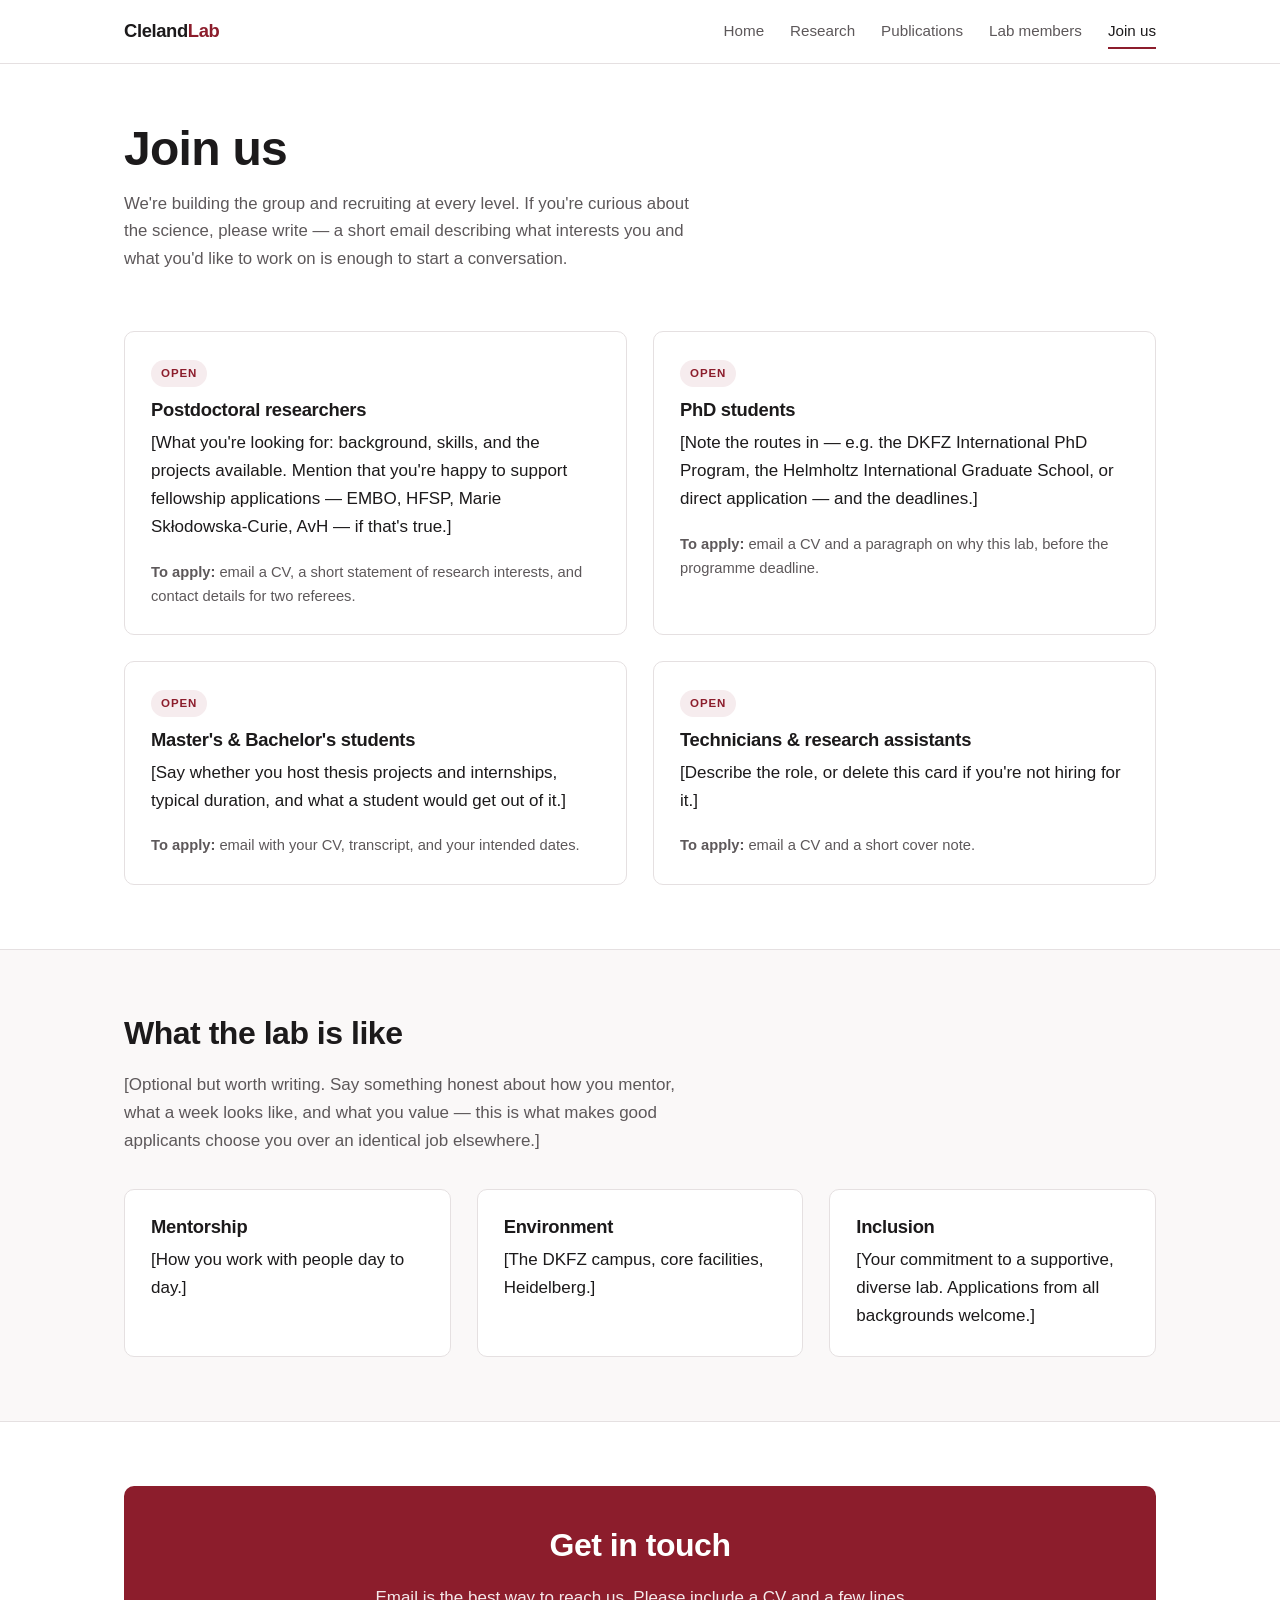
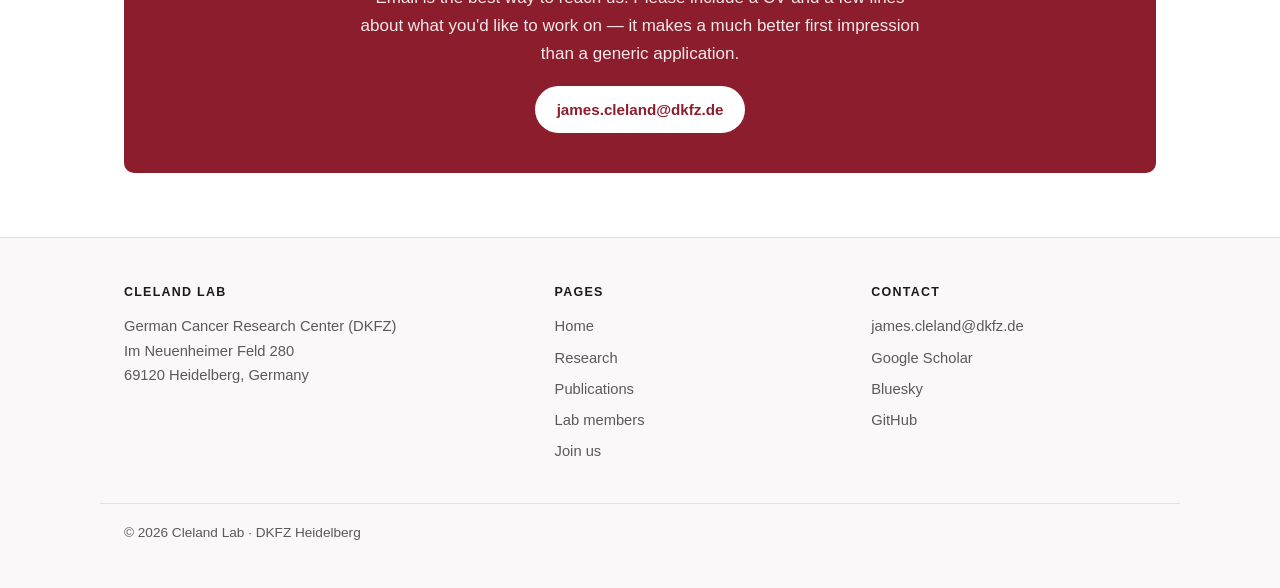
==== join.html @ 914abd6e "Add files via upload" ====
<!DOCTYPE html>
<html lang="en">
<head>
<meta charset="utf-8">
<meta name="viewport" content="width=device-width, initial-scale=1">
<title>Join us · Cleland Lab</title>
<meta name="description" content="Open positions in the Cleland Lab at the DKFZ, Heidelberg.">
<link rel="stylesheet" href="style.css">
<link rel="icon" href="data:image/svg+xml,<svg xmlns='http://www.w3.org/2000/svg' viewBox='0 0 100 100'><text y='.9em' font-size='90'>🧬</text></svg>">
</head>
<body>

<header class="site-header">
  <nav class="nav">
    <a class="brand" href="index.html">Cleland<span>Lab</span></a>
    <input type="checkbox" id="navtoggle" class="nav-toggle" hidden>
    <label for="navtoggle" class="nav-burger" aria-label="Menu">☰</label>
    <div class="nav-links">
      <a href="index.html">Home</a>
      <a href="research.html">Research</a>
      <a href="publications.html">Publications</a>
      <a href="members.html">Lab members</a>
      <a href="join.html" class="active">Join us</a>
    </div>
  </nav>
</header>

<section class="page-head">
  <div class="wrap">
    <h1>Join us</h1>
    <p>We're building the group and recruiting at every level. If you're curious about
       the science, please write — a short email describing what interests you and what
       you'd like to work on is enough to start a conversation.</p>
  </div>
</section>

<section class="section" style="padding-top:32px">
  <div class="wrap">
    <div class="grid cols-2">

      <div class="card">
        <span class="tag">Open</span>
        <h3>Postdoctoral researchers</h3>
        <p>[What you're looking for: background, skills, and the projects available.
           Mention that you're happy to support fellowship applications — EMBO, HFSP,
           Marie Skłodowska-Curie, AvH — if that's true.]</p>
        <p class="small muted"><b>To apply:</b> email a CV, a short statement of
           research interests, and contact details for two referees.</p>
      </div>

      <div class="card">
        <span class="tag">Open</span>
        <h3>PhD students</h3>
        <p>[Note the routes in — e.g. the DKFZ International PhD Program, the Helmholtz
           International Graduate School, or direct application — and the deadlines.]</p>
        <p class="small muted"><b>To apply:</b> email a CV and a paragraph on why this
           lab, before the programme deadline.</p>
      </div>

      <div class="card">
        <span class="tag">Open</span>
        <h3>Master's &amp; Bachelor's students</h3>
        <p>[Say whether you host thesis projects and internships, typical duration,
           and what a student would get out of it.]</p>
        <p class="small muted"><b>To apply:</b> email with your CV, transcript, and
           your intended dates.</p>
      </div>

      <div class="card">
        <span class="tag">Open</span>
        <h3>Technicians &amp; research assistants</h3>
        <p>[Describe the role, or delete this card if you're not hiring for it.]</p>
        <p class="small muted"><b>To apply:</b> email a CV and a short cover note.</p>
      </div>

    </div>
  </div>
</section>

<section class="section alt">
  <div class="wrap">
    <div class="section-head">
      <h2>What the lab is like</h2>
      <p>[Optional but worth writing. Say something honest about how you mentor, what
         a week looks like, and what you value — this is what makes good applicants
         choose you over an identical job elsewhere.]</p>
    </div>
    <div class="grid cols-3">
      <div class="card"><h3>Mentorship</h3><p>[How you work with people day to day.]</p></div>
      <div class="card"><h3>Environment</h3><p>[The DKFZ campus, core facilities, Heidelberg.]</p></div>
      <div class="card"><h3>Inclusion</h3><p>[Your commitment to a supportive, diverse lab. Applications from all backgrounds welcome.]</p></div>
    </div>
  </div>
</section>

<section class="section">
  <div class="wrap">
    <div class="callout">
      <h2>Get in touch</h2>
      <p>Email is the best way to reach us. Please include a CV and a few lines about
         what you'd like to work on — it makes a much better first impression than a
         generic application.</p>
      <a class="btn" href="mailto:james.cleland@dkfz.de">james.cleland@dkfz.de</a>
    </div>
  </div>
</section>

<footer class="site-footer">
  <div class="wrap footer-grid">
    <div>
      <h4>Cleland Lab</h4>
      <p style="margin:0">
        German Cancer Research Center (DKFZ)<br>
        Im Neuenheimer Feld 280<br>
        69120 Heidelberg, Germany
      </p>
    </div>
    <div>
      <h4>Pages</h4>
      <ul>
        <li><a href="index.html">Home</a></li>
        <li><a href="research.html">Research</a></li>
        <li><a href="publications.html">Publications</a></li>
        <li><a href="members.html">Lab members</a></li>
        <li><a href="join.html">Join us</a></li>
      </ul>
    </div>
    <div>
      <h4>Contact</h4>
      <ul>
        <li><a href="mailto:james.cleland@dkfz.de">james.cleland@dkfz.de</a></li>
        <li><a href="#">Google Scholar</a></li>
        <li><a href="#">Bluesky</a></li>
        <li><a href="#">GitHub</a></li>
      </ul>
    </div>
  </div>
  <div class="wrap footer-bottom">
    © 2026 Cleland Lab · DKFZ Heidelberg
  </div>
</footer>

</body>
</html>
---- style.css ----
/* ============================================================
   Cleland Lab — shared stylesheet
   Edit the variables below to restyle the whole site at once.
   ============================================================ */

:root {
  --accent:        #8c1d2c;   /* dark red — main accent */
  --accent-dark:   #6a1521;   /* hover / darker shade    */
  --accent-soft:   #f6ecee;   /* pale tint for panels    */
  --ink:           #1c1a1b;   /* body text               */
  --ink-soft:      #5d585a;   /* secondary text          */
  --line:          #e5e0e1;   /* hairline borders        */
  --bg:            #ffffff;
  --bg-alt:        #faf8f8;

  --max:           1080px;    /* content width           */
  --radius:        10px;
  --font-sans:     "Inter", -apple-system, BlinkMacSystemFont, "Segoe UI",
                   Helvetica, Arial, sans-serif;
}

/* ---------- reset ---------- */
*, *::before, *::after { box-sizing: border-box; }
html { scroll-behavior: smooth; -webkit-text-size-adjust: 100%; }
body {
  margin: 0;
  font-family: var(--font-sans);
  font-size: 17px;
  line-height: 1.65;
  color: var(--ink);
  background: var(--bg);
  -webkit-font-smoothing: antialiased;
}
img { max-width: 100%; display: block; }
a { color: var(--accent); text-decoration: none; }
a:hover { color: var(--accent-dark); text-decoration: underline; }

h1, h2, h3 { line-height: 1.2; font-weight: 650; letter-spacing: -0.015em; margin: 0 0 .6em; }
h1 { font-size: clamp(2rem, 4.5vw, 3rem); }
h2 { font-size: clamp(1.5rem, 3vw, 2rem); }
h3 { font-size: 1.15rem; }
p  { margin: 0 0 1.1em; }

.wrap { max-width: var(--max); margin: 0 auto; padding: 0 24px; }
.muted { color: var(--ink-soft); }
.small { font-size: .92rem; }

/* ---------- header / nav ---------- */
.site-header {
  position: sticky; top: 0; z-index: 50;
  background: rgba(255,255,255,.92);
  backdrop-filter: saturate(180%) blur(10px);
  border-bottom: 1px solid var(--line);
}
.nav {
  display: flex; align-items: center; justify-content: space-between;
  gap: 20px; padding: 14px 24px; max-width: var(--max); margin: 0 auto;
}
.brand {
  font-weight: 700; font-size: 1.15rem; letter-spacing: -0.02em;
  color: var(--ink); text-decoration: none; white-space: nowrap;
}
.brand span { color: var(--accent); }
.nav-links { display: flex; gap: 26px; align-items: center; flex-wrap: wrap; }
.nav-links a {
  color: var(--ink-soft); font-size: .95rem; font-weight: 500;
  text-decoration: none; padding: 4px 0; border-bottom: 2px solid transparent;
}
.nav-links a:hover { color: var(--accent); }
.nav-links a.active { color: var(--ink); border-bottom-color: var(--accent); }

/* mobile menu (CSS-only) */
.nav-toggle { display: none; }
.nav-burger {
  display: none; cursor: pointer; padding: 6px; border: 1px solid var(--line);
  border-radius: 6px; line-height: 1; font-size: 1.2rem; color: var(--ink);
}

/* ---------- hero ---------- */
.hero { padding: 84px 0 64px; border-bottom: 1px solid var(--line); }
.hero-grid {
  display: grid; grid-template-columns: 1.15fr .85fr; gap: 56px; align-items: center;
}
.hero .eyebrow {
  text-transform: uppercase; letter-spacing: .12em; font-size: .75rem;
  font-weight: 650; color: var(--accent); margin-bottom: 14px;
}
.hero p.lead { font-size: 1.15rem; color: var(--ink-soft); max-width: 46ch; }
.hero-figure {
  aspect-ratio: 4/3; border-radius: var(--radius); overflow: hidden;
  background: var(--accent-soft);
  display: flex; align-items: center; justify-content: center;
  color: var(--accent); font-size: .9rem; text-align: center; padding: 20px;
  border: 1px solid var(--line);
}
.hero-figure img { width: 100%; height: 100%; object-fit: cover; }

/* ---------- buttons ---------- */
.btn {
  display: inline-block; padding: 11px 22px; border-radius: 999px;
  background: var(--accent); color: #fff !important; font-weight: 600;
  font-size: .95rem; text-decoration: none !important;
  transition: background .15s ease;
}
.btn:hover { background: var(--accent-dark); }
.btn.ghost {
  background: transparent; color: var(--accent) !important;
  border: 1.5px solid var(--accent);
}
.btn.ghost:hover { background: var(--accent-soft); }
.btn-row { display: flex; gap: 12px; flex-wrap: wrap; margin-top: 22px; }

/* ---------- generic sections ---------- */
.section { padding: 64px 0; }
.section.alt { background: var(--bg-alt); border-block: 1px solid var(--line); }
.section-head { margin-bottom: 34px; }
.section-head p { color: var(--ink-soft); max-width: 62ch; margin: 0; }

.page-head { padding: 56px 0 8px; }
.page-head h1 { margin-bottom: .25em; }
.page-head p { color: var(--ink-soft); max-width: 62ch; font-size: 1.05rem; }

/* ---------- cards ---------- */
.grid { display: grid; gap: 26px; }
.grid.cols-2 { grid-template-columns: repeat(2, 1fr); }
.grid.cols-3 { grid-template-columns: repeat(3, 1fr); }
.grid.cols-4 { grid-template-columns: repeat(4, 1fr); }

.card {
  border: 1px solid var(--line); border-radius: var(--radius);
  padding: 26px; background: var(--bg);
}
.card h3 { margin-bottom: .4em; }
.card p:last-child { margin-bottom: 0; }
.tag {
  display: inline-block; font-size: .72rem; font-weight: 650;
  text-transform: uppercase; letter-spacing: .08em;
  color: var(--accent); background: var(--accent-soft);
  padding: 4px 10px; border-radius: 999px; margin-bottom: 12px;
}

/* ---------- news list ---------- */
.news { list-style: none; margin: 0; padding: 0; }
.news li {
  display: grid; grid-template-columns: 130px 1fr; gap: 20px;
  padding: 16px 0; border-bottom: 1px solid var(--line);
}
.news li:first-child { border-top: 1px solid var(--line); }
.news time { color: var(--accent); font-weight: 600; font-size: .9rem; padding-top: 2px; }
.news p { margin: 0; }

/* ---------- people ---------- */
.person { text-align: left; }
.person .photo {
  aspect-ratio: 1/1; border-radius: var(--radius); overflow: hidden;
  background: var(--accent-soft); border: 1px solid var(--line);
  display: flex; align-items: center; justify-content: center;
  color: var(--accent); font-weight: 650; font-size: 1.6rem; margin-bottom: 14px;
}
.person .photo img { width: 100%; height: 100%; object-fit: cover; }
.person h3 { margin-bottom: .15em; font-size: 1.05rem; }
.person .role { color: var(--accent); font-size: .88rem; font-weight: 600; margin: 0 0 .5em; }
.person p { font-size: .93rem; color: var(--ink-soft); margin: 0 0 .5em; }
.person .links a { font-size: .85rem; margin-right: 12px; }

/* ---------- publications ---------- */
.pub-list { list-style: none; margin: 0; padding: 0; }
.pub-list li { padding: 20px 0; border-bottom: 1px solid var(--line); }
.pub-list li:first-child { border-top: 1px solid var(--line); }
.pub-title { font-weight: 620; display: block; margin-bottom: 4px; color: var(--ink); }
.pub-authors { font-size: .93rem; color: var(--ink-soft); }
.pub-authors b { color: var(--ink); font-weight: 650; }
.pub-meta { font-size: .9rem; color: var(--ink-soft); margin-top: 4px; }
.pub-meta em { color: var(--ink); font-style: italic; }
.pub-links a { font-size: .85rem; margin-right: 14px; }
.year-head {
  margin: 44px 0 6px; font-size: 1.05rem; color: var(--accent);
  text-transform: uppercase; letter-spacing: .1em; font-weight: 700;
}
.year-head:first-of-type { margin-top: 12px; }

/* ---------- callout ---------- */
.callout {
  background: var(--accent); color: #fff; border-radius: var(--radius);
  padding: 40px; text-align: center;
}
.callout h2 { color: #fff; }
.callout p { color: rgba(255,255,255,.9); max-width: 60ch; margin: 0 auto 18px; }
.callout .btn { background: #fff; color: var(--accent) !important; }
.callout .btn:hover { background: rgba(255,255,255,.88); }

/* ---------- logos ---------- */
.logos {
  display: flex; flex-wrap: wrap; gap: 44px; align-items: center;
  justify-content: center; padding: 8px 0;
}
.logos img { height: 44px; width: auto; opacity: .75; filter: grayscale(1); }
.logos img:hover { opacity: 1; filter: none; }
.logos .placeholder {
  color: var(--ink-soft); font-size: .85rem; border: 1px dashed var(--line);
  padding: 14px 22px; border-radius: 6px;
}

/* ---------- footer ---------- */
.site-footer {
  border-top: 1px solid var(--line); background: var(--bg-alt);
  padding: 44px 0; margin-top: 0; font-size: .92rem; color: var(--ink-soft);
}
.footer-grid { display: grid; grid-template-columns: 1.4fr 1fr 1fr; gap: 32px; }
.site-footer h4 {
  font-size: .78rem; text-transform: uppercase; letter-spacing: .1em;
  color: var(--ink); margin: 0 0 12px;
}
.site-footer ul { list-style: none; margin: 0; padding: 0; }
.site-footer li { margin-bottom: 7px; }
.site-footer a { color: var(--ink-soft); }
.site-footer a:hover { color: var(--accent); }
.footer-bottom {
  margin-top: 32px; padding-top: 18px; border-top: 1px solid var(--line);
  font-size: .85rem;
}

/* ---------- responsive ---------- */
@media (max-width: 880px) {
  .hero-grid { grid-template-columns: 1fr; gap: 32px; }
  .grid.cols-3, .grid.cols-4 { grid-template-columns: repeat(2, 1fr); }
  .footer-grid { grid-template-columns: 1fr 1fr; }
}
@media (max-width: 640px) {
  body { font-size: 16px; }
  .nav { flex-wrap: wrap; }
  .nav-burger { display: block; }
  .nav-links {
    display: none; width: 100%; flex-direction: column;
    align-items: flex-start; gap: 4px; padding: 10px 0 4px;
  }
  .nav-toggle:checked ~ .nav-links { display: flex; }
  .grid.cols-2, .grid.cols-3, .grid.cols-4 { grid-template-columns: 1fr; }
  .news li { grid-template-columns: 1fr; gap: 4px; }
  .footer-grid { grid-template-columns: 1fr; }
  .hero { padding: 52px 0 44px; }
  .section { padding: 48px 0; }
  .callout { padding: 28px 22px; }
}
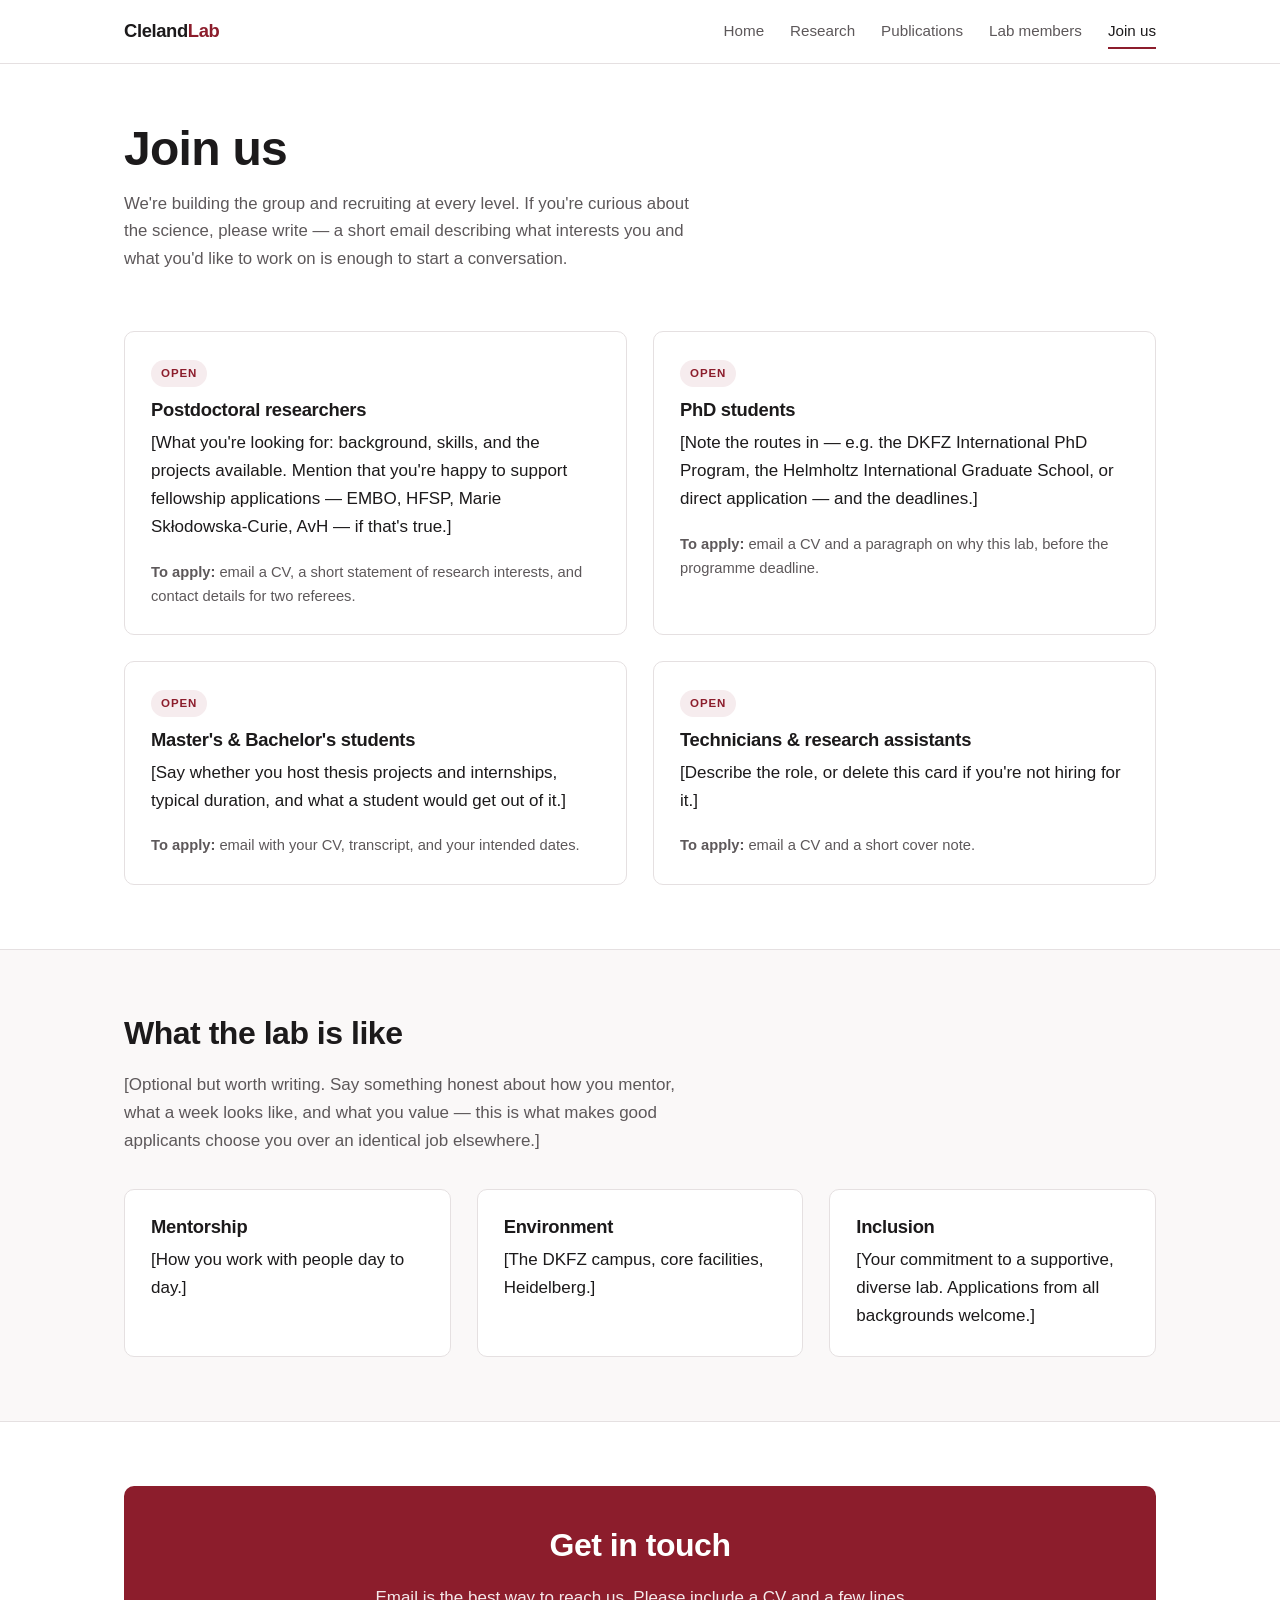
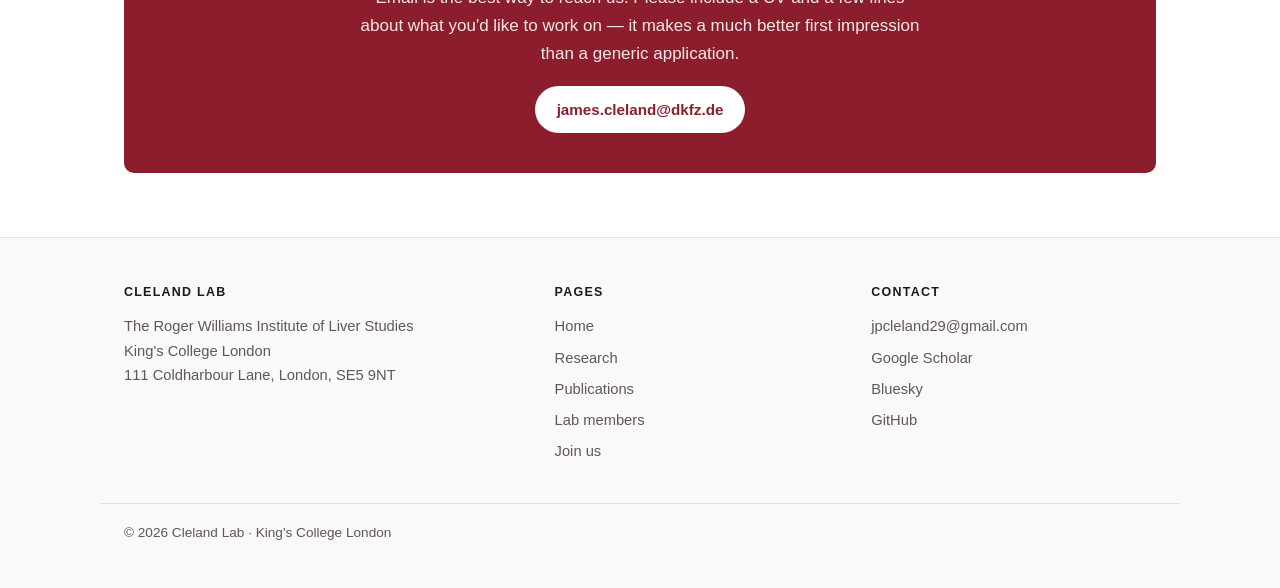
==== commit 13229cd4: "Update join.html" ====
--- a/join.html
+++ b/join.html
@@ -110,9 +110,9 @@
     <div>
       <h4>Cleland Lab</h4>
       <p style="margin:0">
-        German Cancer Research Center (DKFZ)<br>
-        Im Neuenheimer Feld 280<br>
-        69120 Heidelberg, Germany
+        The Roger Williams Institute of Liver Studies <br>
+        King's College London <br>
+        111 Coldharbour Lane, London, SE5 9NT <br>
       </p>
     </div>
     <div>
@@ -128,7 +128,7 @@
     <div>
       <h4>Contact</h4>
       <ul>
-        <li><a href="mailto:james.cleland@dkfz.de">james.cleland@dkfz.de</a></li>
+        <li><a href="mailto:jpcleland29@gmail.com">jpcleland29@gmail.com</a></li>
         <li><a href="#">Google Scholar</a></li>
         <li><a href="#">Bluesky</a></li>
         <li><a href="#">GitHub</a></li>
@@ -136,7 +136,7 @@
     </div>
   </div>
   <div class="wrap footer-bottom">
-    © 2026 Cleland Lab · DKFZ Heidelberg
+    © 2026 Cleland Lab · King's College London
   </div>
 </footer>
 
